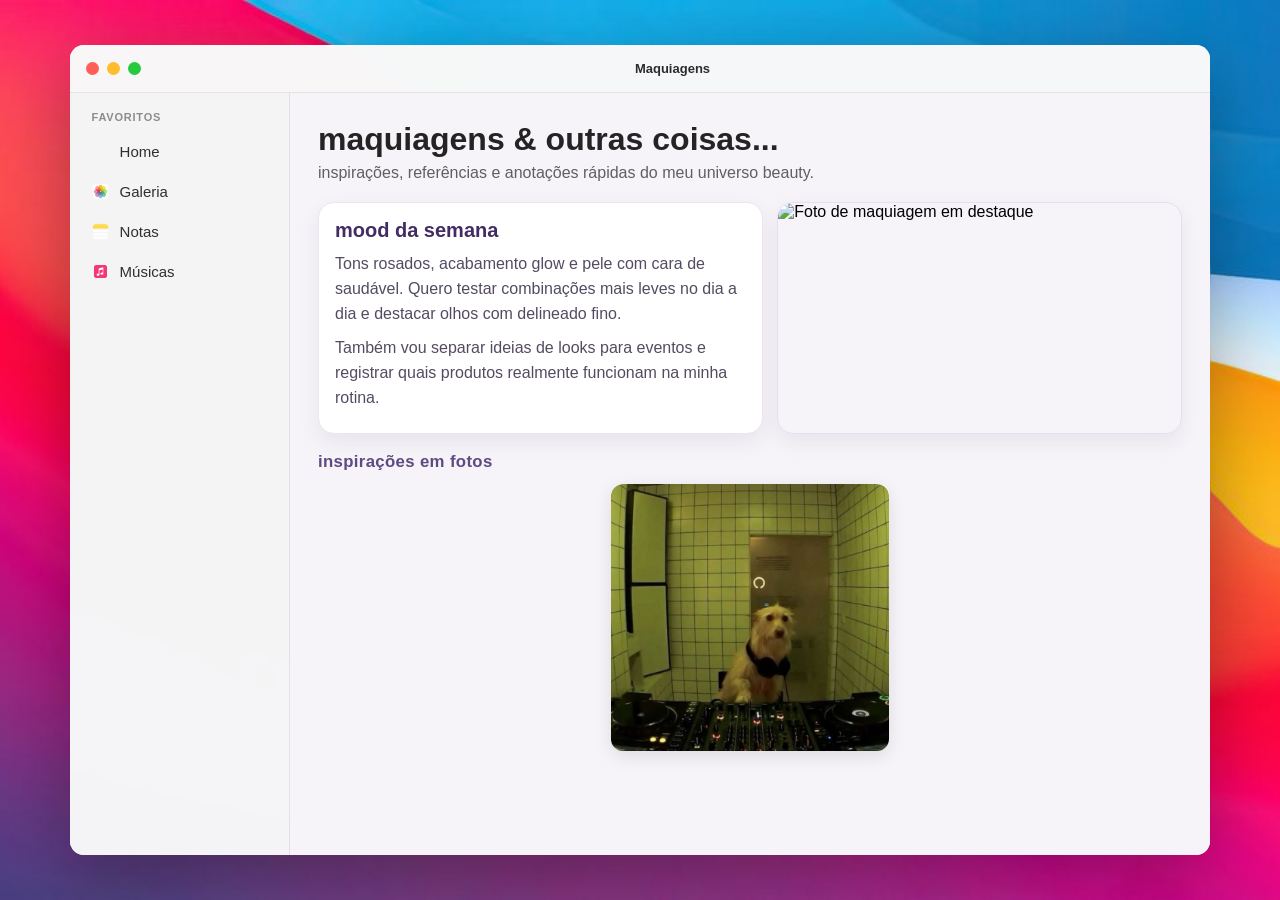
==== maquiagens.html @ 18a5dfad "first commit" ====
<!DOCTYPE html>
<html lang="pt-BR">
<head>
    <meta charset="UTF-8">
    <meta name="viewport" content="width=device-width, initial-scale=1.0">
    <title>Maquiagens</title>
    <link rel="stylesheet" href="style.css">
</head>
<body>
    <div class="mac-window">
        <header class="mac-titlebar">
            <div class="mac-buttons">
                <div class="mac-btn red"></div>
                <div class="mac-btn yellow"></div>
                <div class="mac-btn green"></div>
            </div>
            <span class="mac-title">Maquiagens</span>
        </header>

        <div class="mac-container">
            <aside class="sidebar">
                <div class="sidebar-section">
                    <h3 class="sidebar-label">Favoritos</h3>
                    <nav class="sidebar-nav">
                        <a href="home.html" class="sidebar-item">
                            <span class="sidebar-icon" aria-hidden="true"><img class="sidebar-icon-img" src="https://img.icons8.com/ios/50/home--v1.png" alt=""></span>
                            <span>Home</span>
                        </a>
                        <a href="galeria.html" class="sidebar-item">
                            <span class="sidebar-icon" aria-hidden="true"><img class="sidebar-icon-img" src="imagens/galeria.png" alt=""></span>
                            <span>Galeria</span>
                        </a>
                        <a href="notas.html" class="sidebar-item">
                            <span class="sidebar-icon" aria-hidden="true"><img class="sidebar-icon-img" src="imagens/notas.png" alt=""></span>
                            <span>Notas</span>
                        </a>
                        <a href="musicas.html" class="sidebar-item">
                            <span class="sidebar-icon" aria-hidden="true"><img class="sidebar-icon-img" src="imagens/icone-musica.png" alt=""></span>
                            <span>Músicas</span>
                        </a>
                    </nav>
                </div>
            </aside>

            <main class="main-content page-content maqui-page">
                <section class="content-wrap">
                    <div class="content-header">
                        <h1>maquiagens & outras coisas...</h1>
                        <p>inspirações, referências e anotações rápidas do meu universo beauty.</p>
                    </div>

                    <section class="maqui-layout" aria-label="Texto e foto de destaque">
                        <article class="maqui-note-card">
                            <h2>mood da semana</h2>
                            <p>
                                Tons rosados, acabamento glow e pele com cara de saudável. Quero testar combinações
                                mais leves no dia a dia e destacar olhos com delineado fino.
                            </p>
                            <p>
                                Também vou separar ideias de looks para eventos e registrar quais produtos realmente
                                funcionam na minha rotina.
                            </p>
                        </article>

                        <figure class="maqui-feature-photo">
                            <img src="https://i.pinimg.com/736x/a8/62/1a/a8621a3dbf1335ce8594e50fc77f3fb8.jpg" alt="Foto de maquiagem em destaque">
                        </figure>
                    </section>

                    <h2 class="maqui-gallery-title">inspirações em fotos</h2>

                    <div class="pinterest-grid">
                        <a href="#" class="pinterest-card"><img src="https://i.pinimg.com/originals/de/73/41/de73410d6d50f5a962abe9438059e37b.gif" alt=""></a>
                        <a href="#" class="pinterest-card"><img src="https://i.pinimg.com/736x/21/80/37/21803772cd291bee866a91395f88f079.jpg" alt=""></a>
                        <a href="#" class="pinterest-card"><img src="https://i.pinimg.com/736x/df/45/b2/df45b232b3c3c4d97a66261bc99a24f7.jpg" alt=""></a>
                        <a href="#" class="pinterest-card"><img src="https://i.pinimg.com/1200x/c9/4a/16/c94a1676202ba76a299298ead25f922b.jpg" alt=""></a>
                        <a href="#" class="pinterest-card"><img src="https://i.pinimg.com/736x/b8/b6/ba/b8b6ba5c071f2010d3bbeef3759f9e32.jpg" alt=""></a>
                        <a href="#" class="pinterest-card"><img src="https://i.pinimg.com/736x/f0/b4/c3/f0b4c37b2e4dfa91391028b4abf57435.jpg" alt=""></a>
                        <a href="#" class="pinterest-card"><img src="https://i.pinimg.com/1200x/43/92/a1/4392a11a2e16c83e996daee0e8247c29.jpg" alt=""></a>
                        <a href="#" class="pinterest-card"><img src="https://i.pinimg.com/1200x/dd/d3/1e/ddd31e072733c26b171df7589a911d18.jpg" alt=""></a>
                        <a href="#" class="pinterest-card"><img src="https://i.pinimg.com/736x/a8/62/1a/a8621a3dbf1335ce8594e50fc77f3fb8.jpg" alt=""></a>
                        <a href="#" class="pinterest-card"><img src="imagens/1.png" alt=""></a>
                    </div>
                </section>
            </main>
        </div>
    </div>
    <script src="script.js"></script>
</body>
</html>
---- style.css ----
/* RESET */
* {
    margin: 0;
    padding: 0;
    box-sizing: border-box;
}

body {
    font-family: -apple-system, BlinkMacSystemFont, "Segoe UI", Roboto, sans-serif;
    background: url("imagens/fundo.jpg") center / cover fixed no-repeat;
    min-height: 100vh;
    display: flex;
    align-items: center;
    justify-content: center;
    padding: 20px;
}

.mac-window {
    width: 92%;
    max-width: 1240px;
    height: 90vh;
    max-height: 820px;
    border-radius: 14px;
    overflow: hidden;
    display: flex;
    flex-direction: column;
    background: rgba(255, 255, 255, 0.92);
    backdrop-filter: blur(8px);
    box-shadow: 0 24px 80px rgba(0, 0, 0, 0.35);
}

.mac-titlebar {
    height: 48px;
    background: rgba(248, 248, 248, 0.92);
    border-bottom: 1px solid rgba(0, 0, 0, 0.08);
    display: flex;
    align-items: center;
    gap: 10px;
    padding: 0 16px;
}

.mac-buttons {
    display: flex;
    gap: 8px;
}

.mac-btn {
    width: 13px;
    height: 13px;
    border-radius: 50%;
}

.mac-btn.red {
    background: #ff5f56;
}

.mac-btn.yellow {
    background: #ffbd2e;
}

.mac-btn.green {
    background: #27c93f;
}

.mac-title {
    flex: 1;
    text-align: center;
    font-size: 13px;
    font-weight: 600;
    color: #2c2c2c;
}

.mobile-menu-btn {
    display: none;
    width: 28px;
    height: 28px;
    border: 0;
    border-radius: 8px;
    background: rgba(0, 0, 0, 0.06);
    color: #333;
    font-size: 18px;
    line-height: 1;
    cursor: pointer;
}

.mobile-menu-btn:hover {
    background: rgba(0, 0, 0, 0.1);
}

.mac-container {
    flex: 1;
    display: flex;
    min-height: 0;
}

.sidebar-scrim {
    display: none;
}

.sidebar {
    width: 220px;
    background: rgba(245, 245, 246, 0.95);
    border-right: 1px solid rgba(0, 0, 0, 0.08);
    padding: 18px 12px;
    overflow-y: auto;
}

.sidebar-label {
    font-size: 11px;
    text-transform: uppercase;
    letter-spacing: 0.07em;
    color: #8c8c8c;
    margin-bottom: 10px;
    padding: 0 10px;
}

.sidebar-nav {
    display: grid;
    gap: 4px;
}

.sidebar-item {
    display: flex;
    align-items: center;
    gap: 10px;
    text-decoration: none;
    color: #2f2f2f;
    font-size: 15px;
    font-weight: 500;
    padding: 9px 10px;
    border-radius: 8px;
    transition: background-color 0.2s ease, color 0.2s ease;
}

.sidebar-item:hover {
    background: rgba(0, 0, 0, 0.06);
}

.sidebar-item.active {
    background: #0a72de;
    color: #ffffff;
}

.sidebar-icon {
    width: 18px;
    height: 18px;
    display: inline-flex;
    align-items: center;
    justify-content: center;
    flex-shrink: 0;
}

.sidebar-icon-img {
    width: 17px;
    height: 17px;
    display: block;
    opacity: 0.78;
}

.sidebar-item:hover .sidebar-icon-img {
    opacity: 0.95;
}

.sidebar-item.active .sidebar-icon-img {
    opacity: 1;
    filter: none;
}

.main-content {
    flex: 1;
    min-width: 0;
    overflow-y: auto;
}

.page-content {
    background: rgba(255, 255, 255, 0.9);
}

.hero {
    min-height: 100%;
    display: grid;
    place-items: center;
    padding: 40px;
    position: relative;
}

.hero-overlay {
    position: absolute;
    inset: 0;
    background: linear-gradient(140deg, rgba(14, 58, 121, 0.35), rgba(18, 16, 28, 0.2));
}

.hero-content {
    position: relative;
    z-index: 1;
    text-align: center;
    color: #ffffff;
}

.hero-content h1 {
    font-size: clamp(2rem, 5vw, 3.4rem);
    margin-bottom: 12px;
}

.hero-content p {
    font-size: clamp(1rem, 2.5vw, 1.35rem);
}

.home-profile-page {
    background: linear-gradient(180deg, #f5f3f8 0%, #ece9f3 100%);
}

.home-profile-wrap {
    min-height: 100%;
    height: 100%;
    display: block;
    padding: 0;
}

.profile-card {
    width: 100%;
    min-height: 100%;
    border-radius: 0;
    background: #ffffff;
    border: 0;
    box-shadow: none;
    overflow: hidden;
    display: flex;
    flex-direction: column;
}

.profile-cover {
    height: clamp(220px, 38vh, 360px);
    background: url("imagens/4.png") center / cover no-repeat;
}

.profile-main {
    padding: 0 24px 10px;
    margin-top: -48px;
    display: flex;
    flex-direction: column;
    align-items: center;
    text-align: center;
    gap: 14px;
}

.profile-avatar {
    width: 108px;
    height: 108px;
    border-radius: 50%;
    object-fit: cover;
    border: 4px solid #ffffff;
    box-shadow: 0 8px 18px rgba(33, 20, 57, 0.2);
    background: #ddd;
}

.profile-text h1 {
    font-size: clamp(1.45rem, 3.2vw, 2rem);
    color: #261c36;
    margin: 0;
}

.profile-handle {
    margin: 2px 0 6px;
    color: #8869b0;
    font-size: 0.95rem;
    font-weight: 600;
}

.profile-bio {
    margin: 0;
    color: #5f526f;
    line-height: 1.45;
}

.profile-social {
    margin: 16px 24px 10px;
    padding: 0;
    display: flex;
    flex-wrap: wrap;
    align-items: center;
    justify-content: center;
    gap: 8px;
}

.profile-social-title {
    width: 100%;
    margin: 0 0 2px;
    text-align: center;
    color: #6f6190;
    font-size: 0.86rem;
    font-weight: 700;
    text-transform: lowercase;
    letter-spacing: 0.02em;
}

.social-link {
    text-decoration: none;
    width: 34px;
    height: 34px;
    display: inline-flex;
    align-items: center;
    justify-content: center;
    padding: 0;
    border-radius: 999px;
    background: transparent;
    border: 0;
}

.social-link:hover {
    background: rgba(133, 99, 194, 0.12);
}

.social-link-icon {
    width: 20px;
    height: 20px;
    display: block;
    opacity: 0.9;
}

.profile-highlights {
    margin: auto 24px 24px;
    display: flex;
    flex-wrap: wrap;
    gap: 10px;
}

.profile-about {
    margin: 0 24px 14px;
    padding: 0;
}

.profile-about h2 {
    margin: 0 0 8px;
    color: #463063;
    font-size: 1.05rem;
    text-transform: lowercase;
}

.profile-about p {
    margin: 0;
    color: #5e4f74;
    line-height: 1.55;
}

.profile-image-spaces {
    margin-top: 12px;
    display: grid;
    grid-template-columns: repeat(3, minmax(0, 1fr));
    gap: 10px;
}

.image-space {
    border: 0;
    border-bottom: 1px dashed #d3c5eb;
    background: transparent;
    color: #7d69a6;
    border-radius: 0;
    min-height: 96px;
    display: grid;
    place-items: center;
    font-size: 0.82rem;
    font-weight: 600;
    text-transform: lowercase;
}

.highlight-pill {
    text-decoration: none;
    padding: 2px 0;
    border-radius: 0;
    background: transparent;
    color: #5d3b90;
    font-weight: 700;
    font-size: 0.88rem;
    border: 0;
    border-bottom: 1px solid transparent;
}

.highlight-pill:hover {
    border-bottom-color: #b69ee3;
}

.content-wrap {
    padding: 28px;
}

.content-header {
    margin-bottom: 20px;
}

.content-header h1 {
    font-size: clamp(1.6rem, 2.5vw, 2rem);
    margin-bottom: 6px;
    color: #242424;
}

.content-header p {
    color: #5f5f5f;
}

.intro-layout {
    display: grid;
    grid-template-columns: 1.2fr 0.9fr;
    gap: 18px;
    align-items: center;
    margin-top: 16px;
}

.message-column {
    min-width: 0;
}

.intro-cover {
    width: 100%;
    max-width: 360px;
    justify-self: end;
    border-radius: 14px;
    border: 1px solid rgba(0, 0, 0, 0.08);
    box-shadow: 0 12px 26px rgba(0, 0, 0, 0.15);
    display: block;
}

.message-thread {
    margin: 0;
    border-radius: 22px;
    overflow: hidden;
    border: 1px solid #b9b9bf;
    background: #d4d4d8;
    box-shadow: 0 8px 20px rgba(0, 0, 0, 0.08);
    animation: slideIn 0.4s ease-out;
}

.message-head {
    display: flex;
    align-items: center;
    justify-content: space-between;
    padding: 12px 18px;
    background: #d0d0d3;
    border-bottom: 1px solid #b9b9bf;
}

.message-app {
    display: flex;
    align-items: center;
    gap: 10px;
    color: #4b4b4f;
    font-size: 0.88rem;
    font-weight: 700;
    letter-spacing: 0.03em;
}

.message-app-icon {
    width: 22px;
    height: 22px;
    border-radius: 7px;
    background: url("imagens/msg.png") center / cover no-repeat;
    border: 1px solid rgba(0, 0, 0, 0.08);
    box-shadow: 0 1px 3px rgba(0, 0, 0, 0.18);
}

.message-time {
    color: #4f4f53;
    font-size: 0.86rem;
    font-weight: 600;
}

.message-body {
    padding: 18px 20px;
    min-height: 74px;
}

.message-body p {
    margin: 0;
    font-size: 1rem;
    line-height: 1.65;
    color: #2b2b2f;
    font-style: italic;
}

.content-reflection {
    font-size: 1.05rem;
    font-weight: 600;
    color: #0a72de;
    line-height: 1.6;
    padding: 16px 8px;
    margin: 0;
    text-align: center;
    letter-spacing: 0.3px;
}

@keyframes slideIn {
    from {
        opacity: 0;
        transform: translateY(8px);
    }
    to {
        opacity: 1;
        transform: translateY(0);
    }
}

.gallery-grid {
    display: grid;
    grid-template-columns: repeat(3, minmax(0, 1fr));
    gap: 16px;
}

.card {
    background: #ffffff;
    border-radius: 12px;
    overflow: hidden;
    box-shadow: 0 5px 18px rgba(0, 0, 0, 0.1);
    display: flex;
    flex-direction: column;
    height: 280px;
}

.card img {
    width: 100%;
    height: 200px;
    object-fit: cover;
    display: block;
}

.card-content {
    padding: 12px;
}

.card-content h3 {
    font-size: 1rem;
    margin-bottom: 6px;
    color: #232323;
}

.card-content p {
    font-size: 0.9rem;
    color: #666;
}

.card-link {
    text-decoration: none;
    display: block;
    transition: transform 0.2s ease;
}

.card-link:hover {
    transform: translateY(-4px);
}

.card-link:hover .card {
    box-shadow: 0 12px 28px rgba(0, 0, 0, 0.15);
}

.music-page {
    background: #efeff4;
}

.music-page .content-wrap {
    max-width: 860px;
    margin: 0 auto;
}

.music-iphone-wrap {
    margin-top: 10px;
    display: grid;
    gap: 14px;
}

.iphone-player-card {
    background: #f3f3f5;
    border-radius: 30px;
    width: 100%;
    padding: 18px;
    display: grid;
    grid-template-columns: minmax(210px, 250px) 1fr;
    gap: 18px;
    align-items: stretch;
    color: #1f1f22;
    box-shadow: 0 14px 34px rgba(0, 0, 0, 0.18);
}

.iphone-cover {
    background: #ececef;
    border-radius: 22px;
    overflow: hidden;
    aspect-ratio: 1 / 1;
}

.iphone-cover img {
    width: 100%;
    height: 100%;
    object-fit: cover;
    display: block;
}

.iphone-player-info {
    display: flex;
    flex-direction: column;
    justify-content: center;
    gap: 8px;
    min-width: 0;
}

.iphone-device {
    font-size: 1.7rem;
    font-weight: 700;
    line-height: 1.1;
    margin-bottom: 10px;
}

.iphone-track-title {
    font-size: 1.75rem;
    line-height: 1.24;
    margin-bottom: 0;
}

.iphone-track-meta {
    color: rgba(31, 31, 34, 0.78);
    font-size: 0.98rem;
    margin-bottom: 8px;
    white-space: nowrap;
    overflow: hidden;
    text-overflow: ellipsis;
}

.iphone-track-desc {
    color: rgba(31, 31, 34, 0.68);
    font-size: 0.9rem;
    line-height: 1.45;
    margin-bottom: 10px;
    display: -webkit-box;
    line-clamp: 2;
    -webkit-line-clamp: 2;
    -webkit-box-orient: vertical;
    overflow: hidden;
}

.iphone-progress {
    display: grid;
    grid-template-columns: auto 1fr auto;
    align-items: center;
    gap: 8px;
    color: rgba(31, 31, 34, 0.82);
    font-size: 0.84rem;
}

.iphone-progress-bar {
    height: 3px;
    border-radius: 999px;
    background: rgba(31, 31, 34, 0.2);
    position: relative;
}

.iphone-progress-bar span {
    position: absolute;
    left: 0;
    top: 0;
    height: 100%;
    width: 45%;
    border-radius: 999px;
    background: #7f8086;
}

.iphone-controls-row {
    margin-top: 6px;
    display: flex;
    align-items: center;
    justify-content: space-between;
    gap: 14px;
    flex-wrap: wrap;
}

.iphone-controls {
    margin: 0;
    display: flex;
    align-items: center;
    justify-content: flex-start;
    gap: 22px;
    font-size: 1.35rem;
    color: #585961;
}

.iphone-play {
    font-size: 1.75rem;
}

.music-links {
    margin-top: 0;
    margin-left: auto;
    display: flex;
    gap: 10px;
    flex-wrap: wrap;
}

.music-link-btn {
    display: inline-flex;
    align-items: center;
    justify-content: center;
    text-decoration: none;
    padding: 8px 14px;
    border-radius: 999px;
    font-size: 0.88rem;
    font-weight: 700;
    letter-spacing: 0.01em;
    color: #1f1f22;
    background: rgba(255, 255, 255, 0.95);
    border: 1px solid rgba(255, 255, 255, 0.75);
    box-shadow: 0 2px 10px rgba(0, 0, 0, 0.12);
    transition: transform 0.15s ease, filter 0.15s ease, box-shadow 0.15s ease;
}

.music-link-btn:hover {
    transform: translateY(-2px);
    filter: brightness(1.02);
    box-shadow: 0 6px 16px rgba(0, 0, 0, 0.18);
}

.music-link-btn.youtube {
    background: rgba(255, 255, 255, 0.95);
}

.pinterest-grid {
    column-count: 3;
    column-gap: 16px;
}

.pinterest-card {
    background: #ffffff;
    border-radius: 12px;
    overflow: hidden;
    box-shadow: 0 5px 18px rgba(0, 0, 0, 0.1);
    margin-bottom: 16px;
    break-inside: avoid;
    text-decoration: none;
    color: inherit;
    display: block;
}

.pinterest-card img {
    width: 100%;
    height: auto;
    display: block;
    border-radius: 12px 12px 0 0;
}

.pinterest-card-content {
    padding: 12px;
}

.pinterest-card-content h3 {
    font-size: 1rem;
    margin-bottom: 6px;
    color: #232323;
}

.pinterest-card-content p {
    font-size: 0.9rem;
    color: #666;
}

.maqui-page {
    background: #f6f4f8;
}

.maqui-page .content-wrap {
    max-width: 920px;
    margin: 0 auto;
}

.maqui-layout {
    display: grid;
    grid-template-columns: 1.1fr 1fr;
    gap: 14px;
    margin-bottom: 18px;
}

.maqui-note-card {
    background: #ffffff;
    border: 1px solid #ece5f3;
    border-radius: 16px;
    padding: 16px;
    box-shadow: 0 8px 20px rgba(66, 41, 97, 0.08);
}

.maqui-note-card h2 {
    margin: 0 0 10px;
    color: #422c63;
    font-size: 1.25rem;
}

.maqui-note-card p {
    margin: 0 0 10px;
    color: #544b61;
    line-height: 1.55;
}

.maqui-note-card p:last-child {
    margin-bottom: 0;
}

.maqui-feature-photo {
    margin: 0;
    border-radius: 16px;
    overflow: hidden;
    border: 1px solid #e8deef;
    box-shadow: 0 8px 20px rgba(66, 41, 97, 0.08);
}

.maqui-feature-photo img {
    width: 100%;
    height: 100%;
    min-height: 230px;
    object-fit: cover;
    display: block;
}

.maqui-gallery-title {
    margin: 0 0 12px;
    font-size: 1.05rem;
    font-weight: 700;
    color: #5f4a83;
    letter-spacing: 0.02em;
    text-transform: lowercase;
}

.notes-page {
    background: #f2f2f7;
}

.notes-page .content-wrap {
    max-width: 760px;
    margin: 0 auto;
    padding: 24px 20px 32px;
}

.notes-page .content-header {
    margin-bottom: 16px;
}

.notes-page .content-header h1 {
    font-size: clamp(2rem, 3.5vw, 2.6rem);
    margin-bottom: 2px;
    letter-spacing: -0.02em;
}

.notes-page .content-header p {
    color: #7d7d82;
    font-size: 0.98rem;
}

.iphone-notes {
    display: grid;
    gap: 18px;
}

.notes-section-title {
    font-size: 2.2rem;
    font-weight: 700;
    color: #0d0d0f;
    letter-spacing: -0.03em;
    margin-top: 4px;
}

.notes-list-card {
    background: #f8f8f9;
    border: 1px solid #e3e3e6;
    border-radius: 18px;
    overflow: hidden;
    box-shadow: 0 6px 16px rgba(20, 20, 20, 0.04);
}

.note-row {
    padding: 14px 16px 12px;
    border-bottom: 1px solid #e1e1e5;
    cursor: pointer;
    transition: background-color 0.2s ease;
}

.note-row:last-child {
    border-bottom: 0;
}

.note-row:hover {
    background: #f1f1f4;
}

.note-row:focus-visible {
    outline: 2px solid #0a72de;
    outline-offset: -2px;
}

.note-title {
    font-size: 1.02rem;
    font-weight: 700;
    color: #111114;
    letter-spacing: -0.01em;
    margin-bottom: 4px;
}

.note-meta {
    font-size: 0.93rem;
    color: #7c7c81;
    margin-bottom: 2px;
    white-space: nowrap;
    overflow: hidden;
    text-overflow: ellipsis;
}

.note-folder {
    font-size: 0.9rem;
    color: #8e8e93;
}

.note-full-text {
    margin-top: 10px;
    font-size: 0.92rem;
    line-height: 1.5;
    color: #38383d;
}

.note-bullet-list {
    margin: 8px 0 0 18px;
    padding: 0;
}

.note-bullet-list li {
    margin-bottom: 6px;
}

.note-inline-image {
    margin-top: 10px;
    width: 100%;
    max-width: 220px;
    border-radius: 12px;
    display: block;
    box-shadow: 0 6px 14px rgba(0, 0, 0, 0.12);
}

.note-inline-image[hidden] {
    display: none !important;
}

.note-row.is-open {
    background: #ececf1;
}

@media (max-width: 1080px) {
    .pinterest-grid {
        column-count: 2;
    }
}

@media (max-width: 760px) {
    .pinterest-grid {
        column-count: 1;
    }

    .notes-page .content-wrap {
        padding: 18px 10px 24px;
    }

    .notes-section-title {
        font-size: 1.85rem;
    }

    .profile-main {
        align-items: center;
        flex-direction: column;
        text-align: center;
        margin-top: -54px;
    }

    .profile-social {
        margin-top: 14px;
    }

    .profile-image-spaces {
        grid-template-columns: 1fr;
    }

    .profile-highlights {
        justify-content: center;
    }
}

@media (max-width: 980px) {
    .intro-layout {
        grid-template-columns: 1fr;
    }

    .intro-cover {
        max-width: 320px;
        justify-self: center;
    }

    .gallery-grid {
        grid-template-columns: repeat(2, minmax(0, 1fr));
    }

    .maqui-layout {
        grid-template-columns: 1fr;
    }

    .iphone-player-card {
        grid-template-columns: 1fr;
        padding: 16px;
        gap: 14px;
        width: 100%;
    }

    .iphone-cover {
        aspect-ratio: 16 / 10;
    }

    .iphone-track-title {
        font-size: 1.45rem;
    }
}

@media (max-width: 760px) {
    body {
        padding: 10px;
    }

    .mac-window {
        width: 98%;
        height: 95vh;
    }

    .mobile-menu-btn {
        display: inline-flex;
        align-items: center;
        justify-content: center;
        margin-right: 8px;
        order: 1;
    }

    .mac-title {
        order: 2;
    }

    .mac-buttons {
        order: 3;
        margin-left: 8px;
    }

    .mac-container {
        position: relative;
    }

    .sidebar {
        position: absolute;
        left: 0;
        top: 0;
        width: 220px;
        height: 100%;
        z-index: 40;
        transform: translateX(-110%);
        transition: transform 0.25s ease;
        box-shadow: 0 12px 24px rgba(0, 0, 0, 0.2);
    }

    .sidebar-scrim {
        display: block;
        position: absolute;
        inset: 0;
        z-index: 30;
        background: rgba(0, 0, 0, 0.24);
        opacity: 0;
        pointer-events: none;
        transition: opacity 0.25s ease;
    }

    .mac-window.mobile-menu-open .sidebar {
        transform: translateX(0);
    }

    .mac-window.mobile-menu-open .sidebar-scrim {
        opacity: 1;
        pointer-events: auto;
    }

    .sidebar-item {
        font-size: 14px;
    }

    .gallery-grid {
        grid-template-columns: 1fr;
    }

    .iphone-controls-row {
        justify-content: center;
    }

    .music-links {
        margin-left: 0;
    }

    .iphone-track-title {
        font-size: 1.2rem;
    }

    .iphone-controls {
        gap: 22px;
        font-size: 1.3rem;
    }

    .iphone-play {
        font-size: 1.7rem;
    }
}
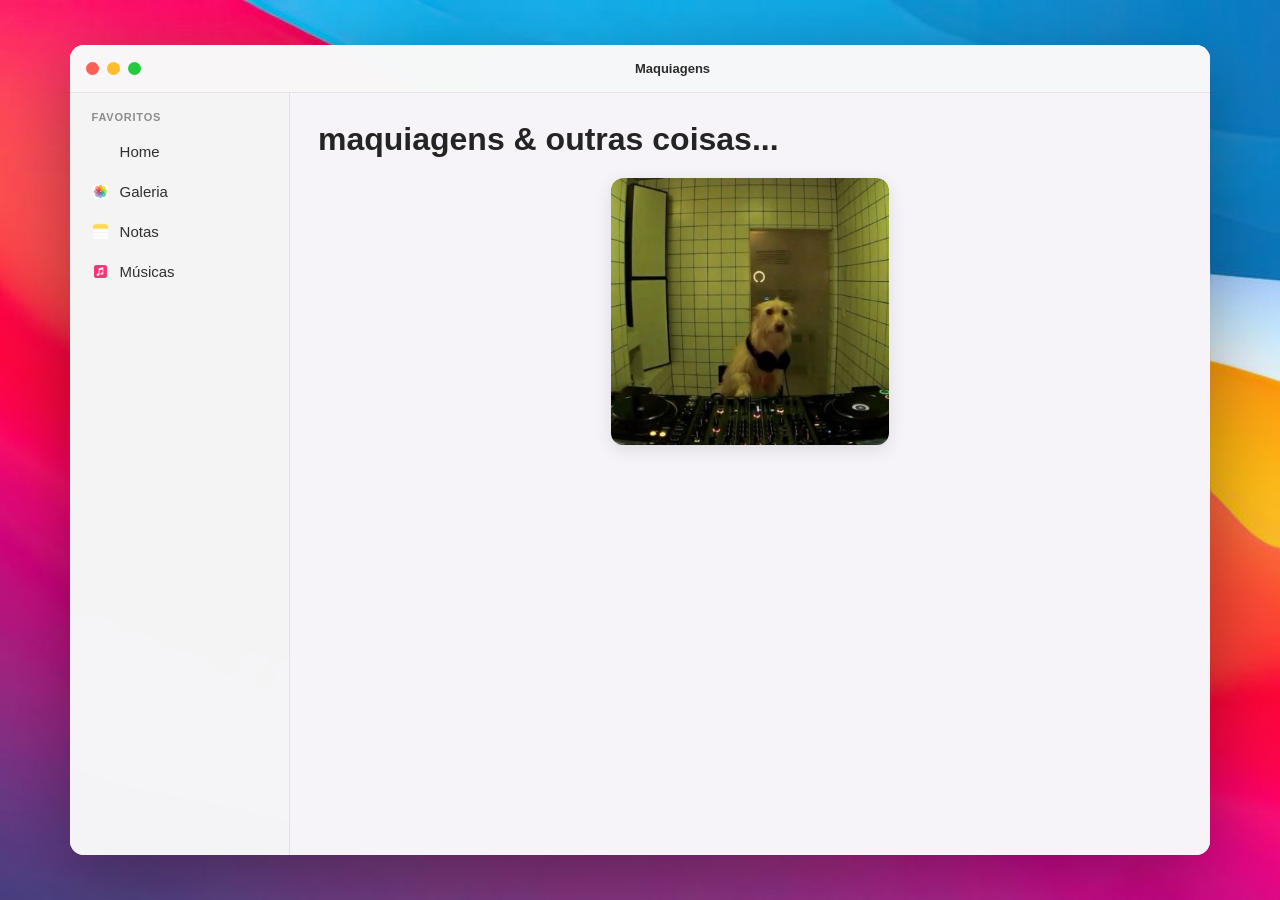
==== commit f8ff10c7: "novo commit" ====
--- a/maquiagens.html
+++ b/maquiagens.html
@@ -46,28 +46,11 @@
                 <section class="content-wrap">
                     <div class="content-header">
                         <h1>maquiagens & outras coisas...</h1>
-                        <p>inspirações, referências e anotações rápidas do meu universo beauty.</p>
+                        
                     </div>
 
-                    <section class="maqui-layout" aria-label="Texto e foto de destaque">
-                        <article class="maqui-note-card">
-                            <h2>mood da semana</h2>
-                            <p>
-                                Tons rosados, acabamento glow e pele com cara de saudável. Quero testar combinações
-                                mais leves no dia a dia e destacar olhos com delineado fino.
-                            </p>
-                            <p>
-                                Também vou separar ideias de looks para eventos e registrar quais produtos realmente
-                                funcionam na minha rotina.
-                            </p>
-                        </article>
 
-                        <figure class="maqui-feature-photo">
-                            <img src="https://i.pinimg.com/736x/a8/62/1a/a8621a3dbf1335ce8594e50fc77f3fb8.jpg" alt="Foto de maquiagem em destaque">
-                        </figure>
-                    </section>
-
-                    <h2 class="maqui-gallery-title">inspirações em fotos</h2>
+                    
 
                     <div class="pinterest-grid">
                         <a href="#" class="pinterest-card"><img src="https://i.pinimg.com/originals/de/73/41/de73410d6d50f5a962abe9438059e37b.gif" alt=""></a>
--- a/style.css
+++ b/style.css
@@ -13,6 +13,10 @@
     align-items: center;
     justify-content: center;
     padding: 20px;
+}
+
+html {
+    background: #0f0f12;
 }
 
 .mac-window {
@@ -1019,12 +1023,25 @@
 
 @media (max-width: 760px) {
     body {
-        padding: 10px;
+        padding-top: max(10px, env(safe-area-inset-top));
+        padding-right: max(10px, env(safe-area-inset-right));
+        padding-bottom: max(10px, env(safe-area-inset-bottom));
+        padding-left: max(10px, env(safe-area-inset-left));
+        min-height: 100vh;
+        min-height: 100svh;
+        min-height: 100dvh;
+        background: url("imagens/fundo.jpg") center / cover no-repeat;
+        background-attachment: scroll;
     }
 
     .mac-window {
-        width: 98%;
-        height: 95vh;
+        width: 100%;
+        height: calc(100vh - 20px);
+        height: calc(100svh - 20px);
+        height: calc(100dvh - 20px);
+        max-height: none;
+        border-radius: 14px;
+        background: rgba(255, 255, 255, 0.86);
     }
 
     .mobile-menu-btn {
